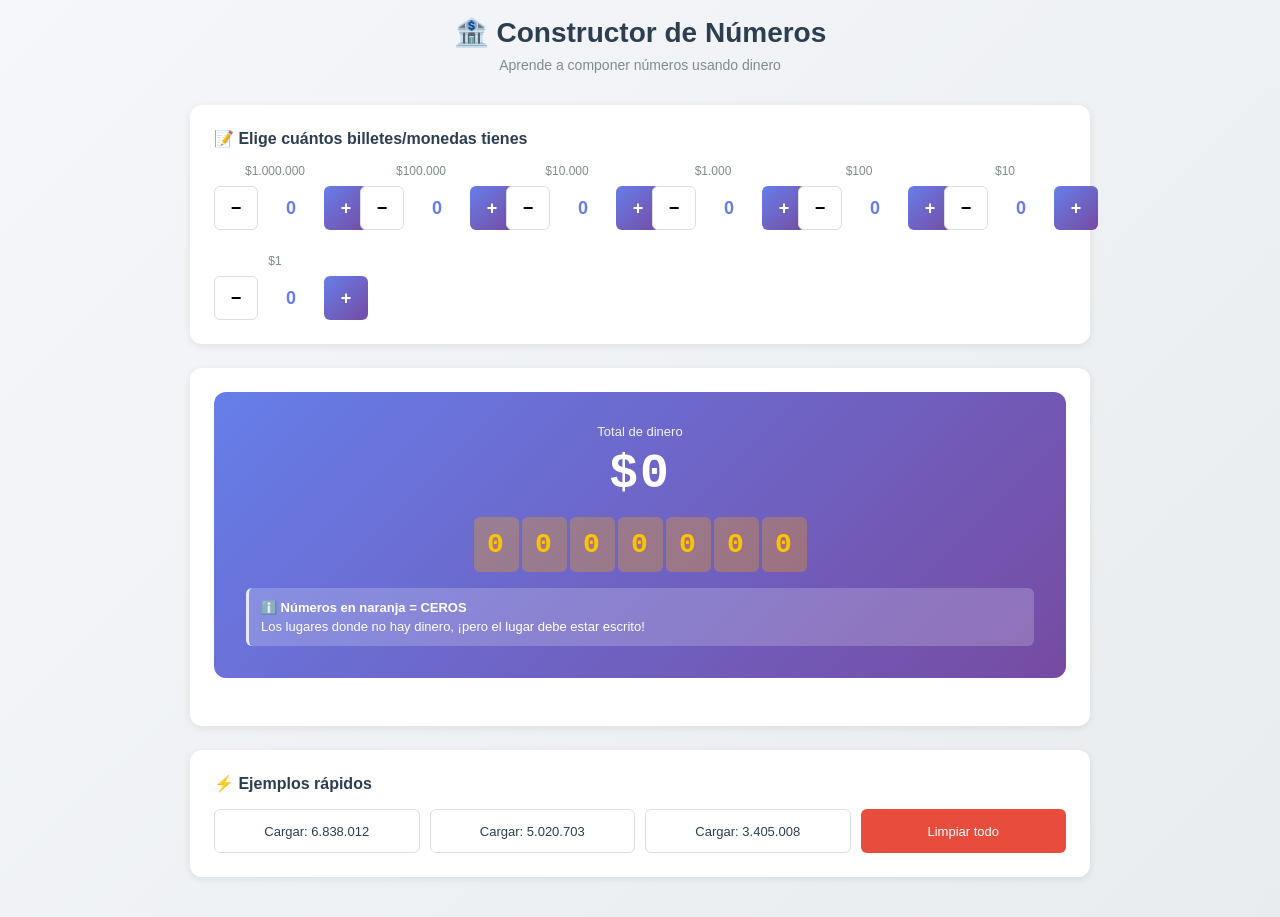
==== numero-constructor-full.html @ 0507cd91 "Add numero constructor site" ====
<!DOCTYPE html>
<html lang="es">
<head>
    <meta charset="UTF-8">
    <meta name="viewport" content="width=device-width, initial-scale=1.0">
    <title>Constructor de Números - Aprender a Componer</title>
    <style>
        * {
            margin: 0;
            padding: 0;
            box-sizing: border-box;
        }

        body {
            font-family: -apple-system, BlinkMacSystemFont, 'Segoe UI', Roboto, 'Helvetica Neue', sans-serif;
            background: linear-gradient(135deg, #f5f7fa 0%, #e9ecef 100%);
            min-height: 100vh;
            padding: 1rem;
        }

        .container {
            max-width: 900px;
            margin: 0 auto;
        }

        header {
            text-align: center;
            margin-bottom: 2rem;
        }

        h1 {
            font-size: 28px;
            color: #2c3e50;
            margin-bottom: 0.5rem;
        }

        .subtitle {
            font-size: 14px;
            color: #7f8c8d;
        }

        .section {
            background: white;
            border-radius: 12px;
            padding: 1.5rem;
            margin-bottom: 1.5rem;
            box-shadow: 0 2px 8px rgba(0, 0, 0, 0.08);
        }

        .section-title {
            font-size: 16px;
            font-weight: 600;
            color: #2c3e50;
            margin-bottom: 1rem;
            display: flex;
            align-items: center;
            gap: 8px;
        }

        /* Selector de dinero */
        .money-grid {
            display: grid;
            grid-template-columns: repeat(auto-fit, minmax(120px, 1fr));
            gap: 24px;
            row-gap: 24px;
        }

        .money-item {
            display: flex;
            flex-direction: column;
            align-items: center;
            gap: 8px;
        }

        .money-value-label {
            font-size: 12px;
            color: #7f8c8d;
            text-align: center;
            font-weight: 500;
        }

        .money-controls {
            display: grid;
            grid-template-columns: 44px 1fr 44px;
            gap: 8px;
            align-items: center;
            justify-items: center;
            width: 100%;
            max-width: 160px;
        }

        button.control-btn {
            width: 44px;
            height: 44px;
            border: 1px solid #ddd;
            background: white;
            border-radius: 6px;
            font-size: 18px;
            cursor: pointer;
            transition: all 0.2s;
            font-weight: 600;
            touch-action: manipulation;
        }

        button.control-btn:hover {
            background: #f0f0f0;
            border-color: #bbb;
        }

        button.control-btn:active {
            transform: scale(0.95);
        }

        button.add-btn {
            background: linear-gradient(135deg, #667eea 0%, #764ba2 100%);
            color: white;
            border: none;
        }

        button.add-btn:hover {
            opacity: 0.95;
            transform: translateY(-2px);
        }

        .count-display {
            width: 50px;
            text-align: center;
            font-size: 18px;
            font-weight: 600;
            color: #667eea;
        }

        /* Visualización de columnas */
        .columns-section {
            display: none;
        }

        .columns-section.active {
            display: block;
        }

        .columns-grid {
            display: grid;
            grid-template-columns: repeat(7, 1fr);
            gap: 12px;
            margin-bottom: 1.5rem;
        }

        .column {
            display: flex;
            flex-direction: column;
            align-items: center;
        }

        .stack {
            width: 100%;
            height: 150px;
            border: 2px solid #e0e0e0;
            border-radius: 8px;
            display: flex;
            flex-direction: column-reverse;
            padding: 6px;
            gap: 3px;
            background: #fafafa;
            margin-bottom: 8px;
            overflow: hidden;
        }

        .coin {
            flex-shrink: 0;
            height: 18px;
            border-radius: 3px;
            opacity: 0.85;
            animation: drop 420ms cubic-bezier(.2,.8,.2,1);
        }

        @keyframes drop {
            0% { transform: translateY(-24px) scaleY(0.95); opacity: 0; }
            60% { transform: translateY(6px) scaleY(1.02); opacity: 1; }
            100% { transform: translateY(0) scaleY(1); opacity: 0.95; }
        }

        /* Resalte temporal de la columna cuando cambia */
        .column.highlight .stack {
            box-shadow: 0 8px 18px rgba(102,126,234,0.12), inset 0 0 0 3px rgba(102,126,234,0.06);
            transition: box-shadow 360ms ease;
        }

        /* Estado visual de botones deshabilitados */
        button.control-btn[disabled] {
            opacity: 0.55;
            transform: none;
            pointer-events: none;
        }

        @keyframes pulse {
            0% { transform: scale(1); color: #2c3e50; }
            50% { transform: scale(1.2); color: #ff6b6b; }
            100% { transform: scale(1); color: #2c3e50; }
        }

        .column-count.pulse {
            animation: pulse 520ms ease;
        }

        .column-label {
            font-size: 11px;
            color: #7f8c8d;
            text-align: center;
            font-weight: 500;
            height: 40px;
            display: flex;
            align-items: center;
            justify-content: center;
        }

        .column-count {
            font-size: 13px;
            color: #2c3e50;
            font-weight: 700;
            margin-bottom: 6px;
            text-align: center;
        }

        /* Total display */
        .total-display {
            background: linear-gradient(135deg, #667eea 0%, #764ba2 100%);
            color: white;
            padding: 2rem;
            border-radius: 12px;
            text-align: center;
            margin-bottom: 1.5rem;
        }

        .total-label {
            font-size: 13px;
            opacity: 0.9;
            margin-bottom: 0.5rem;
        }

        .total-amount {
            font-size: 48px;
            font-weight: 700;
            font-family: 'Courier New', monospace;
            margin-bottom: 1rem;
            letter-spacing: 2px;
        }

        .digit-breakdown {
            display: flex;
            justify-content: center;
            gap: 3px;
            font-size: 28px;
            font-weight: 600;
            font-family: 'Courier New', monospace;
            letter-spacing: 1px;
        }

        .digit {
            width: 45px;
            height: 55px;
            display: flex;
            align-items: center;
            justify-content: center;
            background: rgba(255, 255, 255, 0.15);
            border-radius: 6px;
        }

        .digit.zero {
            background: rgba(255, 165, 0, 0.3);
            font-weight: 700;
            color: #ffc107;
        }

        .zero-info {
            margin-top: 1rem;
            padding: 12px;
            background: rgba(255, 255, 255, 0.2);
            border-left: 3px solid rgba(255, 255, 255, 0.8);
            border-radius: 6px;
            font-size: 13px;
            text-align: left;
        }

        .zero-info strong {
            display: block;
            margin-bottom: 4px;
        }

        /* Ejemplos preestablecidos */
        .examples {
            display: grid;
            grid-template-columns: repeat(auto-fit, minmax(140px, 1fr));
            gap: 10px;
        }

        button.example-btn {
            padding: 12px 16px;
            min-height: 44px;
            border: 1px solid #ddd;
            background: white;
            border-radius: 6px;
            font-size: 13px;
            cursor: pointer;
            font-weight: 500;
            transition: all 0.2s;
            color: #2c3e50;
            touch-action: manipulation;
            display: flex;
            align-items: center;
            justify-content: center;
        }

        button.example-btn:hover {
            background: #f0f0f0;
            border-color: #bbb;
        }

        button.example-btn:active {
            transform: scale(0.98);
        }

        button.clear-btn {
            background: #e74c3c;
            color: white;
            border: none;
        }

        button.clear-btn:hover {
            background: #c0392b;
        }

        /* Responsive - Tablets */
        @media (max-width: 768px) {
            .container {
                padding: 0.5rem;
            }

            .section {
                padding: 1rem;
                margin-bottom: 1rem;
            }

            .money-grid {
                grid-template-columns: repeat(auto-fit, minmax(90px, 1fr));
                gap: 10px;
            }

            .money-controls {
                gap: 6px;
            }

            button.control-btn {
                width: 32px;
                height: 32px;
                font-size: 16px;
            }

            .count-display {
                width: 45px;
                font-size: 16px;
            }

            .columns-grid {
                grid-template-columns: repeat(7, 1fr);
                gap: 8px;
                margin-bottom: 1rem;
            }

            .stack {
                height: 100px;
            }

            .column-label {
                font-size: 10px;
                height: 35px;
            }

            .total-display {
                padding: 1.5rem 1rem;
            }

            .total-amount {
                font-size: 36px;
                margin-bottom: 0.8rem;
            }

            .digit-breakdown {
                font-size: 20px;
            }

            .digit {
                width: 32px;
                height: 40px;
                font-size: 18px;
            }

            h1 {
                font-size: 22px;
                margin-bottom: 0.25rem;
            }

            .subtitle {
                font-size: 12px;
            }

            .section-title {
                font-size: 15px;
            }

            .examples {
                grid-template-columns: repeat(auto-fit, minmax(120px, 1fr));
                gap: 8px;
            }

            button.example-btn {
                padding: 8px 12px;
                font-size: 12px;
            }
        }

        /* Responsive - Mobile pequeño */
        @media (max-width: 480px) {
            body {
                padding: 0.5rem;
            }

            .container {
                padding: 0;
            }

            header {
                margin-bottom: 1rem;
            }

            h1 {
                font-size: 20px;
                margin-bottom: 0.25rem;
            }

            .subtitle {
                font-size: 11px;
            }

            .section {
                padding: 0.75rem;
                margin-bottom: 0.75rem;
                border-radius: 10px;
            }

            .section-title {
                font-size: 14px;
                margin-bottom: 0.75rem;
            }

            .money-grid {
                grid-template-columns: repeat(auto-fit, minmax(75px, 1fr));
                gap: 8px;
            }

            .money-value-label {
                font-size: 11px;
            }

            .money-controls {
                gap: 6px;
            }

            button.control-btn {
                width: 40px;
                height: 40px;
                min-width: 40px;
                min-height: 40px;
                font-size: 14px;
                border-radius: 5px;
            }

            .count-display {
                width: 40px;
                font-size: 14px;
            }

            .columns-grid {
                grid-template-columns: repeat(7, 1fr);
                gap: 6px;
                margin-bottom: 1rem;
            }

            .column {
                display: flex;
                flex-direction: column;
                align-items: center;
            }

            .stack {
                width: 100%;
                height: 80px;
                border: 1.5px solid #e0e0e0;
                border-radius: 6px;
                padding: 4px;
                gap: 2px;
                margin-bottom: 6px;
            }

            .coin {
                height: 12px;
                border-radius: 2px;
            }

            .column-label {
                font-size: 9px;
                height: 30px;
            }

            .total-display {
                padding: 1rem 0.75rem;
                margin-bottom: 1rem;
            }

            .total-label {
                font-size: 12px;
            }

            .total-amount {
                font-size: 28px;
                margin-bottom: 0.75rem;
                letter-spacing: 1px;
            }

            .digit-breakdown {
                font-size: 16px;
                gap: 2px;
            }

            .digit {
                width: 28px;
                height: 34px;
                font-size: 14px;
            }

            .zero-info {
                margin-top: 0.75rem;
                padding: 8px;
                font-size: 12px;
            }

            .zero-info strong {
                font-size: 11px;
            }

            .expression-box {
                font-size: 12px;
                padding: 0.75rem;
                line-height: 1.6;
            }

            .expression-section {
                padding: 0.75rem;
                margin-bottom: 1rem;
            }

            .expression-term {
                display: inline;
                padding: 1px 3px;
                margin: 0 1px;
            }

            .equals {
                margin: 0 3px;
                font-size: 13px;
            }

            .result {
                font-size: 12px;
                padding: 1px 6px;
            }

            .form-label {
                font-size: 11px;
            }

            .expression-form {
                margin-bottom: 1rem;
            }

            .expression-form:last-child {
                margin-bottom: 0;
            }

            .examples {
                grid-template-columns: 1fr;
                gap: 8px;
            }

            button.example-btn {
                padding: 10px;
                font-size: 12px;
                width: 100%;
            }
        }

        /* Color coding for different denominations */
        .color-green { background: #5DCAA5; }
        .color-blue { background: #378ADD; }
        .color-coral { background: #D85A30; }
        .color-purple { background: #7F77DD; }
        .color-amber { background: #BA7517; }
        .color-red { background: #E24B4A; }
        .color-lime { background: #639922; }
        /* Expresión matemática */
        .expression-section {
            background: linear-gradient(135deg, #f8f9fa 0%, #e9ecef 100%);
            border: 1px solid #dee2e6;
            border-radius: 12px;
            padding: 1.5rem;
            margin-bottom: 1.5rem;
            display: none;
        }

        .expression-section.active {
            display: block;
        }

        .expression-box {
            background: white;
            border: 1px solid #dee2e6;
            border-radius: 8px;
            padding: 1rem;
            font-family: 'Courier New', monospace;
            font-size: 15px;
            line-height: 1.8;
            color: #2c3e50;
            word-break: break-word;
        }

        .expression-form {
            margin-bottom: 1.2rem;
        }

        .expression-form:last-child {
            margin-bottom: 0;
        }

        .form-label {
            font-size: 12px;
            color: #7f8c8d;
            font-weight: 600;
            margin-bottom: 6px;
            text-transform: uppercase;
            letter-spacing: 0.5px;
        }

        .expression-term {
            display: inline;
            padding: 2px 4px;
            border-radius: 4px;
            margin: 0 2px;
        }

        .term-green { background: rgba(93, 202, 165, 0.15); color: #0d8659; }
        .term-blue { background: rgba(55, 138, 221, 0.15); color: #003d99; }
        .term-coral { background: rgba(216, 90, 48, 0.15); color: #993c1d; }
        .term-purple { background: rgba(127, 119, 221, 0.15); color: #3c3489; }
        .term-amber { background: rgba(186, 117, 23, 0.15); color: #633806; }
        .term-red { background: rgba(226, 75, 74, 0.15); color: #791f1f; }
        .term-lime { background: rgba(99, 153, 34, 0.15); color: #27500a; }

        .equals { 
            font-weight: 600; 
            margin: 0 6px;
            color: #667eea;
        }

        .result { 
            font-weight: 700; 
            color: #667eea;
            background: rgba(102, 126, 234, 0.1);
            padding: 2px 8px;
            border-radius: 4px;
        }

        @media (max-width: 768px) {
            .expression-box {
                font-size: 13px;
                padding: 0.75rem;
            }

            .expression-section {
                padding: 1rem;
            }
        }

        @media (max-width: 480px) {
            .expression-box {
                font-size: 12px;
                padding: 0.75rem;
                line-height: 1.6;
            }

            .expression-section {
                padding: 0.75rem;
                margin-bottom: 1rem;
            }

            .expression-term {
                display: inline;
                padding: 1px 3px;
                margin: 0 1px;
            }

            .equals {
                margin: 0 3px;
                font-size: 13px;
            }

            .result {
                font-size: 12px;
                padding: 1px 6px;
            }
        }
    </style>
</head>
<body>
    <div class="container">
        <header>
            <h1>🏦 Constructor de Números</h1>
            <p class="subtitle">Aprende a componer números usando dinero</p>
        </header>

        <!-- Selector de dinero -->
        <div class="section">
            <div class="section-title">📝 Elige cuántos billetes/monedas tienes</div>
            <div class="money-grid" id="moneyGrid"></div>
        </div>

        <!-- Visualización de columnas -->
        <div class="section columns-section" id="columnsSection">
            <div class="section-title">📊 Tu dinero apilado por columnas</div>
            <div class="columns-grid" id="columnsGrid"></div>
        </div>

        <!-- Total -->
        <div class="section">
            <div class="total-display" id="totalDisplay">
                <div class="total-label">Total de dinero</div>
                <div class="total-amount" id="totalAmount">$0</div>
                <div class="digit-breakdown" id="digitBreakdown"></div>
                <div class="zero-info" id="zeroInfo" style="display: none;">
                    <strong>ℹ️ Números en naranja = CEROS</strong>
                    Los lugares donde no hay dinero, ¡pero el lugar debe estar escrito!
                </div>
            </div>
        </div>

        <!-- Expresión matemática -->
        <div class="section expression-section" id="expressionSection">
            <div class="section-title">🔢 La expresión matemática</div>
            <div class="expression-box" id="expressionBox"></div>
        </div>

        <!-- Ejemplos -->
        <div class="section">
            <div class="section-title">⚡ Ejemplos rápidos</div>
            <div class="examples">
                <button class="example-btn" onclick="loadExample({1000000: 6, 100000: 8, 10000: 3, 1000: 8, 100: 0, 10: 1, 1: 2})">
                    Cargar: 6.838.012
                </button>
                <button class="example-btn" onclick="loadExample({1000000: 5, 100000: 0, 10000: 2, 1000: 0, 100: 7, 10: 0, 1: 3})">
                    Cargar: 5.020.703
                </button>
                <button class="example-btn" onclick="loadExample({1000000: 3, 100000: 4, 10000: 0, 1000: 5, 100: 0, 10: 0, 1: 8})">
                    Cargar: 3.405.008
                </button>
                <button class="example-btn clear-btn" onclick="resetAll()">
                    Limpiar todo
                </button>
            </div>
        </div>
    </div>

    <script>
        const denominations = [
            { value: 1000000, name: 'Millones', color: 'color-green' },
            { value: 100000, name: 'CienMiles', color: 'color-blue' },
            { value: 10000, name: 'DiezMiles', color: 'color-coral' },
            { value: 1000, name: 'Miles', color: 'color-purple' },
            { value: 100, name: 'Centenas', color: 'color-amber' },
            { value: 10, name: 'Decenas', color: 'color-red' },
            { value: 1, name: 'Unidades', color: 'color-lime' }
        ];

        let state = {
            1000000: 0,
            100000: 0,
            10000: 0,
            1000: 0,
            100: 0,
            10: 0,
            1: 0
        };

        function render() {
            renderMoney();
            renderColumns();
            renderTotal();
            renderExpression();
        }

        function renderMoney() {
            const grid = document.getElementById('moneyGrid');
            grid.innerHTML = '';

            denominations.forEach(denom => {
                const count = state[denom.value];
                const html = `
                    <div class="money-item">
                        <div class="money-value-label">$${denom.value.toLocaleString('es-CL')}</div>
                        <div class="money-controls">
                            <button class="control-btn" onclick="changeMoney(${denom.value}, -1)">−</button>
                            <span class="count-display">${count}</span>
                            <button class="control-btn add-btn" onclick="changeMoney(${denom.value}, 1)">+</button>
                        </div>
                    </div>
                `;
                grid.innerHTML += html;
            });
        }

        function renderColumns() {
            const total = getTotal();
            const columnsSection = document.getElementById('columnsSection');
            const columnsGrid = document.getElementById('columnsGrid');

            if (total === 0) {
                columnsSection.classList.remove('active');
                return;
            }

            columnsSection.classList.add('active');
            columnsGrid.innerHTML = '';

            const totalStr = total.toString().padStart(7, '0');

            denominations.forEach((denom, idx) => {
                const count = state[denom.value];
                const digit = totalStr[idx];
                const isZero = digit === '0';

                let coinsHtml = '';
                for (let i = 0; i < count; i++) {
                    coinsHtml += `<div class="coin ${denom.color}"></div>`;
                }

                const html = `
                    <div class="column">
                        <div class="stack">${coinsHtml}</div>
                        <div class="column-count">${count}</div>
                        <div class="column-label">${denom.name}</div>
                    </div>
                `;
                columnsGrid.innerHTML += html;
            });
        }

        function renderTotal() {
            const total = getTotal();
            const totalStr = total.toString().padStart(7, '0');

            document.getElementById('totalAmount').textContent = '$' + total.toLocaleString('es-CL');

            let digitHtml = '';
            let hasZero = false;

            totalStr.split('').forEach(digit => {
                const isZero = digit === '0';
                if (isZero) hasZero = true;
                const cls = isZero ? 'zero' : '';
                digitHtml += `<div class="digit ${cls}">${digit}</div>`;
            });

            document.getElementById('digitBreakdown').innerHTML = digitHtml;
            document.getElementById('zeroInfo').style.display = hasZero ? 'block' : 'none';
        }

        function renderExpression() {
            const total = getTotal();
            const expressionSection = document.getElementById('expressionSection');
            const expressionBox = document.getElementById('expressionBox');

            if (total === 0) {
                expressionSection.classList.remove('active');
                return;
            }

            expressionSection.classList.add('active');

            const termColorMap = {
                1000000: 'term-green',
                100000: 'term-blue',
                10000: 'term-coral',
                1000: 'term-purple',
                100: 'term-amber',
                10: 'term-red',
                1: 'term-lime'
            };

            const exponentsMap = {
                1000000: 6,
                100000: 5,
                10000: 4,
                1000: 3,
                100: 2,
                10: 1,
                1: 0
            };

            let termsNormal = [];
            let termsExponential = [];

            denominations.forEach(denom => {
                if (state[denom.value] > 0) {
                    const colorClass = termColorMap[denom.value];
                    const exponent = exponentsMap[denom.value];
                    
                    // Forma normal: 6×1,000,000
                    const termNormal = `<span class="expression-term ${colorClass}">${state[denom.value]}×${denom.value.toLocaleString('es-CL')}</span>`;
                    termsNormal.push(termNormal);
                    
                    // Forma exponencial: 6×10⁶
                    const termExp = `<span class="expression-term ${colorClass}">${state[denom.value]}×10<sup>${exponent}</sup></span>`;
                    termsExponential.push(termExp);
                }
            });

            const expressionN = termsNormal.join(' <span class="plus">+</span> ');
            const expressionE = termsExponential.join(' <span class="plus">+</span> ');
            const resultHtml = `<span class="result">${total.toLocaleString('es-CL')}</span>`;

            expressionBox.innerHTML = `
                <div class="expression-form">
                    <div class="form-label">Forma normal (descomposición)</div>
                    ${expressionN} <span class="equals">=</span> ${resultHtml}
                </div>
                <div class="expression-form">
                    <div class="form-label">Forma exponencial (potencias de 10)</div>
                    ${expressionE} <span class="equals">=</span> ${resultHtml}
                </div>
            `;
        }

        function getTotal() {
            return Object.entries(state).reduce((sum, [val, count]) => sum + (val * count), 0);
        }

        function changeMoney(value, delta) {
            state[value] = Math.max(0, state[value] + delta);
            const denomIndex = denominations.findIndex(d => d.value === value);

            // Re-render y efectos visuales/sonoros
            render();

            // Sonido: diferente tono para sumar/restar
            playClickSound(delta > 0 ? 'add' : 'sub');

            // Añadir pulso al contador de la columna correspondiente (si existe)
            const columnsGrid = document.getElementById('columnsGrid');
            if (columnsGrid && columnsGrid.children && columnsGrid.children[denomIndex]) {
                const column = columnsGrid.children[denomIndex];
                const countEl = column.querySelector('.column-count');
                if (countEl) {
                    countEl.classList.add('pulse');
                    setTimeout(() => countEl.classList.remove('pulse'), 600);
                }

                // Resaltar la columna completa brevemente
                column.classList.add('highlight');
                setTimeout(() => column.classList.remove('highlight'), 700);
            }

            // Bloquear botones de la fila del selector por un corto periodo
            const moneyGrid = document.getElementById('moneyGrid');
            if (moneyGrid && moneyGrid.children && moneyGrid.children[denomIndex]) {
                const moneyItem = moneyGrid.children[denomIndex];
                const buttons = moneyItem.querySelectorAll('button.control-btn');
                buttons.forEach(btn => btn.disabled = true);
                setTimeout(() => buttons.forEach(btn => btn.disabled = false), 420);
            }
        }

        // Reproducir un efecto sonoro corto usando WebAudio (no requiere archivos externos)
        function playClickSound(type = 'add') {
            try {
                const AudioCtx = window.AudioContext || window.webkitAudioContext;
                if (!AudioCtx) return;
                const ctx = new AudioCtx();
                const o = ctx.createOscillator();
                const g = ctx.createGain();
                o.type = 'sine';
                o.frequency.value = type === 'add' ? 880 : 520;
                g.gain.value = 0.0001;
                o.connect(g);
                g.connect(ctx.destination);
                const now = ctx.currentTime;
                g.gain.setValueAtTime(0.0001, now);
                g.gain.exponentialRampToValueAtTime(0.08, now + 0.01);
                g.gain.exponentialRampToValueAtTime(0.0001, now + 0.16);
                o.start(now);
                o.stop(now + 0.18);
                // Cerrar contexto para liberar recursos
                setTimeout(() => { try { ctx.close(); } catch (e) {} }, 500);
            } catch (e) {
                // Silencioso si falla
            }
        }

        function loadExample(example) {
            state = { ...example };
            render();
        }

        function resetAll() {
            state = {
                1000000: 0,
                100000: 0,
                10000: 0,
                1000: 0,
                100: 0,
                10: 0,
                1: 0
            };
            render();
        }

        // Inicializar
        render();
    </script>
</body>
</html>
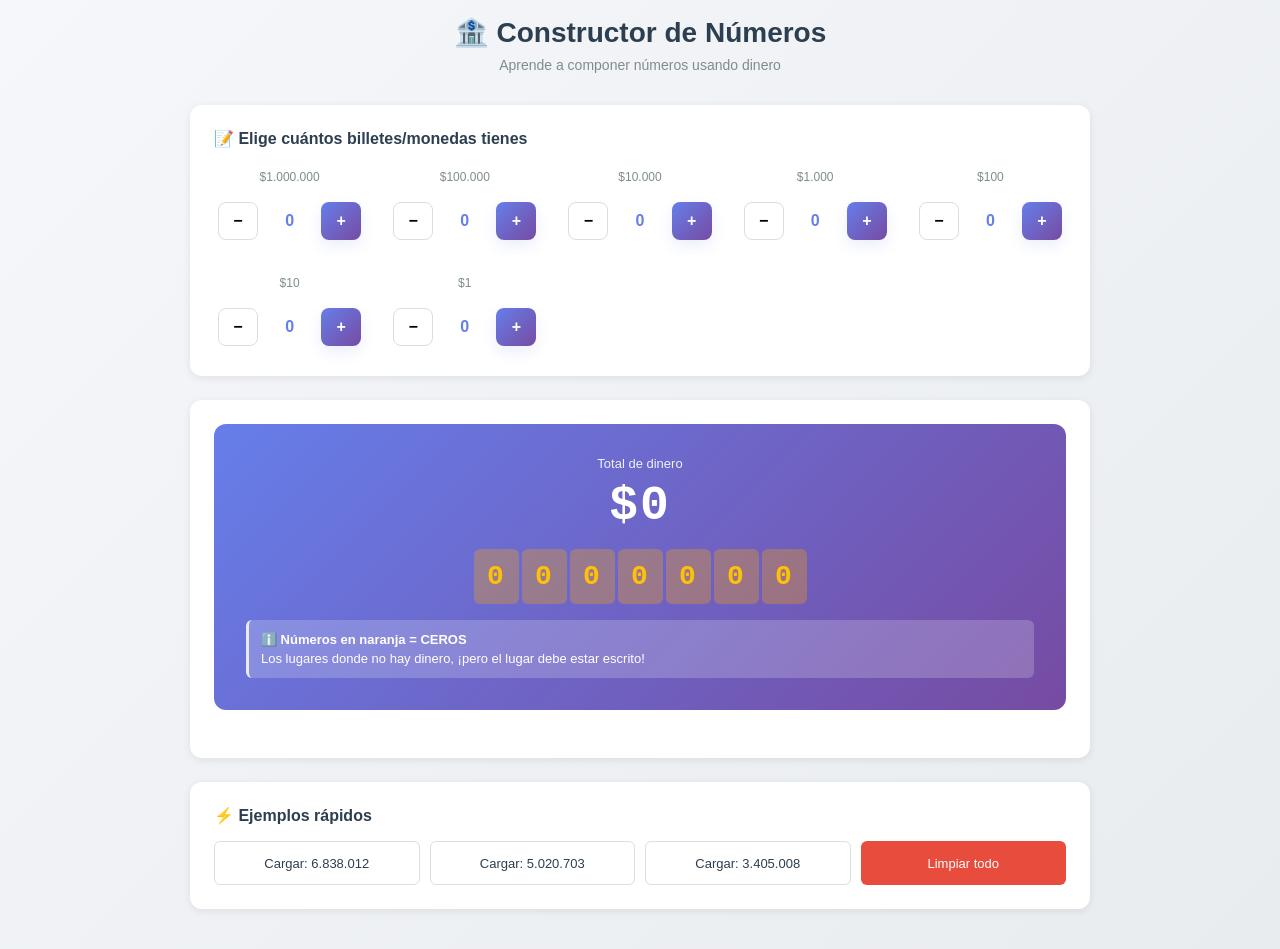
==== commit c442b976: "UI: responsive fixes — stacks, controls, mobile layout; update README and LICENSE" ====
--- a/numero-constructor-full.html
+++ b/numero-constructor-full.html
@@ -4,721 +4,7 @@
     <meta charset="UTF-8">
     <meta name="viewport" content="width=device-width, initial-scale=1.0">
     <title>Constructor de Números - Aprender a Componer</title>
-    <style>
-        * {
-            margin: 0;
-            padding: 0;
-            box-sizing: border-box;
-        }
-
-        body {
-            font-family: -apple-system, BlinkMacSystemFont, 'Segoe UI', Roboto, 'Helvetica Neue', sans-serif;
-            background: linear-gradient(135deg, #f5f7fa 0%, #e9ecef 100%);
-            min-height: 100vh;
-            padding: 1rem;
-        }
-
-        .container {
-            max-width: 900px;
-            margin: 0 auto;
-        }
-
-        header {
-            text-align: center;
-            margin-bottom: 2rem;
-        }
-
-        h1 {
-            font-size: 28px;
-            color: #2c3e50;
-            margin-bottom: 0.5rem;
-        }
-
-        .subtitle {
-            font-size: 14px;
-            color: #7f8c8d;
-        }
-
-        .section {
-            background: white;
-            border-radius: 12px;
-            padding: 1.5rem;
-            margin-bottom: 1.5rem;
-            box-shadow: 0 2px 8px rgba(0, 0, 0, 0.08);
-        }
-
-        .section-title {
-            font-size: 16px;
-            font-weight: 600;
-            color: #2c3e50;
-            margin-bottom: 1rem;
-            display: flex;
-            align-items: center;
-            gap: 8px;
-        }
-
-        /* Selector de dinero */
-        .money-grid {
-            display: grid;
-            grid-template-columns: repeat(auto-fit, minmax(120px, 1fr));
-            gap: 24px;
-            row-gap: 24px;
-        }
-
-        .money-item {
-            display: flex;
-            flex-direction: column;
-            align-items: center;
-            gap: 8px;
-        }
-
-        .money-value-label {
-            font-size: 12px;
-            color: #7f8c8d;
-            text-align: center;
-            font-weight: 500;
-        }
-
-        .money-controls {
-            display: grid;
-            grid-template-columns: 44px 1fr 44px;
-            gap: 8px;
-            align-items: center;
-            justify-items: center;
-            width: 100%;
-            max-width: 160px;
-        }
-
-        button.control-btn {
-            width: 44px;
-            height: 44px;
-            border: 1px solid #ddd;
-            background: white;
-            border-radius: 6px;
-            font-size: 18px;
-            cursor: pointer;
-            transition: all 0.2s;
-            font-weight: 600;
-            touch-action: manipulation;
-        }
-
-        button.control-btn:hover {
-            background: #f0f0f0;
-            border-color: #bbb;
-        }
-
-        button.control-btn:active {
-            transform: scale(0.95);
-        }
-
-        button.add-btn {
-            background: linear-gradient(135deg, #667eea 0%, #764ba2 100%);
-            color: white;
-            border: none;
-        }
-
-        button.add-btn:hover {
-            opacity: 0.95;
-            transform: translateY(-2px);
-        }
-
-        .count-display {
-            width: 50px;
-            text-align: center;
-            font-size: 18px;
-            font-weight: 600;
-            color: #667eea;
-        }
-
-        /* Visualización de columnas */
-        .columns-section {
-            display: none;
-        }
-
-        .columns-section.active {
-            display: block;
-        }
-
-        .columns-grid {
-            display: grid;
-            grid-template-columns: repeat(7, 1fr);
-            gap: 12px;
-            margin-bottom: 1.5rem;
-        }
-
-        .column {
-            display: flex;
-            flex-direction: column;
-            align-items: center;
-        }
-
-        .stack {
-            width: 100%;
-            height: 150px;
-            border: 2px solid #e0e0e0;
-            border-radius: 8px;
-            display: flex;
-            flex-direction: column-reverse;
-            padding: 6px;
-            gap: 3px;
-            background: #fafafa;
-            margin-bottom: 8px;
-            overflow: hidden;
-        }
-
-        .coin {
-            flex-shrink: 0;
-            height: 18px;
-            border-radius: 3px;
-            opacity: 0.85;
-            animation: drop 420ms cubic-bezier(.2,.8,.2,1);
-        }
-
-        @keyframes drop {
-            0% { transform: translateY(-24px) scaleY(0.95); opacity: 0; }
-            60% { transform: translateY(6px) scaleY(1.02); opacity: 1; }
-            100% { transform: translateY(0) scaleY(1); opacity: 0.95; }
-        }
-
-        /* Resalte temporal de la columna cuando cambia */
-        .column.highlight .stack {
-            box-shadow: 0 8px 18px rgba(102,126,234,0.12), inset 0 0 0 3px rgba(102,126,234,0.06);
-            transition: box-shadow 360ms ease;
-        }
-
-        /* Estado visual de botones deshabilitados */
-        button.control-btn[disabled] {
-            opacity: 0.55;
-            transform: none;
-            pointer-events: none;
-        }
-
-        @keyframes pulse {
-            0% { transform: scale(1); color: #2c3e50; }
-            50% { transform: scale(1.2); color: #ff6b6b; }
-            100% { transform: scale(1); color: #2c3e50; }
-        }
-
-        .column-count.pulse {
-            animation: pulse 520ms ease;
-        }
-
-        .column-label {
-            font-size: 11px;
-            color: #7f8c8d;
-            text-align: center;
-            font-weight: 500;
-            height: 40px;
-            display: flex;
-            align-items: center;
-            justify-content: center;
-        }
-
-        .column-count {
-            font-size: 13px;
-            color: #2c3e50;
-            font-weight: 700;
-            margin-bottom: 6px;
-            text-align: center;
-        }
-
-        /* Total display */
-        .total-display {
-            background: linear-gradient(135deg, #667eea 0%, #764ba2 100%);
-            color: white;
-            padding: 2rem;
-            border-radius: 12px;
-            text-align: center;
-            margin-bottom: 1.5rem;
-        }
-
-        .total-label {
-            font-size: 13px;
-            opacity: 0.9;
-            margin-bottom: 0.5rem;
-        }
-
-        .total-amount {
-            font-size: 48px;
-            font-weight: 700;
-            font-family: 'Courier New', monospace;
-            margin-bottom: 1rem;
-            letter-spacing: 2px;
-        }
-
-        .digit-breakdown {
-            display: flex;
-            justify-content: center;
-            gap: 3px;
-            font-size: 28px;
-            font-weight: 600;
-            font-family: 'Courier New', monospace;
-            letter-spacing: 1px;
-        }
-
-        .digit {
-            width: 45px;
-            height: 55px;
-            display: flex;
-            align-items: center;
-            justify-content: center;
-            background: rgba(255, 255, 255, 0.15);
-            border-radius: 6px;
-        }
-
-        .digit.zero {
-            background: rgba(255, 165, 0, 0.3);
-            font-weight: 700;
-            color: #ffc107;
-        }
-
-        .zero-info {
-            margin-top: 1rem;
-            padding: 12px;
-            background: rgba(255, 255, 255, 0.2);
-            border-left: 3px solid rgba(255, 255, 255, 0.8);
-            border-radius: 6px;
-            font-size: 13px;
-            text-align: left;
-        }
-
-        .zero-info strong {
-            display: block;
-            margin-bottom: 4px;
-        }
-
-        /* Ejemplos preestablecidos */
-        .examples {
-            display: grid;
-            grid-template-columns: repeat(auto-fit, minmax(140px, 1fr));
-            gap: 10px;
-        }
-
-        button.example-btn {
-            padding: 12px 16px;
-            min-height: 44px;
-            border: 1px solid #ddd;
-            background: white;
-            border-radius: 6px;
-            font-size: 13px;
-            cursor: pointer;
-            font-weight: 500;
-            transition: all 0.2s;
-            color: #2c3e50;
-            touch-action: manipulation;
-            display: flex;
-            align-items: center;
-            justify-content: center;
-        }
-
-        button.example-btn:hover {
-            background: #f0f0f0;
-            border-color: #bbb;
-        }
-
-        button.example-btn:active {
-            transform: scale(0.98);
-        }
-
-        button.clear-btn {
-            background: #e74c3c;
-            color: white;
-            border: none;
-        }
-
-        button.clear-btn:hover {
-            background: #c0392b;
-        }
-
-        /* Responsive - Tablets */
-        @media (max-width: 768px) {
-            .container {
-                padding: 0.5rem;
-            }
-
-            .section {
-                padding: 1rem;
-                margin-bottom: 1rem;
-            }
-
-            .money-grid {
-                grid-template-columns: repeat(auto-fit, minmax(90px, 1fr));
-                gap: 10px;
-            }
-
-            .money-controls {
-                gap: 6px;
-            }
-
-            button.control-btn {
-                width: 32px;
-                height: 32px;
-                font-size: 16px;
-            }
-
-            .count-display {
-                width: 45px;
-                font-size: 16px;
-            }
-
-            .columns-grid {
-                grid-template-columns: repeat(7, 1fr);
-                gap: 8px;
-                margin-bottom: 1rem;
-            }
-
-            .stack {
-                height: 100px;
-            }
-
-            .column-label {
-                font-size: 10px;
-                height: 35px;
-            }
-
-            .total-display {
-                padding: 1.5rem 1rem;
-            }
-
-            .total-amount {
-                font-size: 36px;
-                margin-bottom: 0.8rem;
-            }
-
-            .digit-breakdown {
-                font-size: 20px;
-            }
-
-            .digit {
-                width: 32px;
-                height: 40px;
-                font-size: 18px;
-            }
-
-            h1 {
-                font-size: 22px;
-                margin-bottom: 0.25rem;
-            }
-
-            .subtitle {
-                font-size: 12px;
-            }
-
-            .section-title {
-                font-size: 15px;
-            }
-
-            .examples {
-                grid-template-columns: repeat(auto-fit, minmax(120px, 1fr));
-                gap: 8px;
-            }
-
-            button.example-btn {
-                padding: 8px 12px;
-                font-size: 12px;
-            }
-        }
-
-        /* Responsive - Mobile pequeño */
-        @media (max-width: 480px) {
-            body {
-                padding: 0.5rem;
-            }
-
-            .container {
-                padding: 0;
-            }
-
-            header {
-                margin-bottom: 1rem;
-            }
-
-            h1 {
-                font-size: 20px;
-                margin-bottom: 0.25rem;
-            }
-
-            .subtitle {
-                font-size: 11px;
-            }
-
-            .section {
-                padding: 0.75rem;
-                margin-bottom: 0.75rem;
-                border-radius: 10px;
-            }
-
-            .section-title {
-                font-size: 14px;
-                margin-bottom: 0.75rem;
-            }
-
-            .money-grid {
-                grid-template-columns: repeat(auto-fit, minmax(75px, 1fr));
-                gap: 8px;
-            }
-
-            .money-value-label {
-                font-size: 11px;
-            }
-
-            .money-controls {
-                gap: 6px;
-            }
-
-            button.control-btn {
-                width: 40px;
-                height: 40px;
-                min-width: 40px;
-                min-height: 40px;
-                font-size: 14px;
-                border-radius: 5px;
-            }
-
-            .count-display {
-                width: 40px;
-                font-size: 14px;
-            }
-
-            .columns-grid {
-                grid-template-columns: repeat(7, 1fr);
-                gap: 6px;
-                margin-bottom: 1rem;
-            }
-
-            .column {
-                display: flex;
-                flex-direction: column;
-                align-items: center;
-            }
-
-            .stack {
-                width: 100%;
-                height: 80px;
-                border: 1.5px solid #e0e0e0;
-                border-radius: 6px;
-                padding: 4px;
-                gap: 2px;
-                margin-bottom: 6px;
-            }
-
-            .coin {
-                height: 12px;
-                border-radius: 2px;
-            }
-
-            .column-label {
-                font-size: 9px;
-                height: 30px;
-            }
-
-            .total-display {
-                padding: 1rem 0.75rem;
-                margin-bottom: 1rem;
-            }
-
-            .total-label {
-                font-size: 12px;
-            }
-
-            .total-amount {
-                font-size: 28px;
-                margin-bottom: 0.75rem;
-                letter-spacing: 1px;
-            }
-
-            .digit-breakdown {
-                font-size: 16px;
-                gap: 2px;
-            }
-
-            .digit {
-                width: 28px;
-                height: 34px;
-                font-size: 14px;
-            }
-
-            .zero-info {
-                margin-top: 0.75rem;
-                padding: 8px;
-                font-size: 12px;
-            }
-
-            .zero-info strong {
-                font-size: 11px;
-            }
-
-            .expression-box {
-                font-size: 12px;
-                padding: 0.75rem;
-                line-height: 1.6;
-            }
-
-            .expression-section {
-                padding: 0.75rem;
-                margin-bottom: 1rem;
-            }
-
-            .expression-term {
-                display: inline;
-                padding: 1px 3px;
-                margin: 0 1px;
-            }
-
-            .equals {
-                margin: 0 3px;
-                font-size: 13px;
-            }
-
-            .result {
-                font-size: 12px;
-                padding: 1px 6px;
-            }
-
-            .form-label {
-                font-size: 11px;
-            }
-
-            .expression-form {
-                margin-bottom: 1rem;
-            }
-
-            .expression-form:last-child {
-                margin-bottom: 0;
-            }
-
-            .examples {
-                grid-template-columns: 1fr;
-                gap: 8px;
-            }
-
-            button.example-btn {
-                padding: 10px;
-                font-size: 12px;
-                width: 100%;
-            }
-        }
-
-        /* Color coding for different denominations */
-        .color-green { background: #5DCAA5; }
-        .color-blue { background: #378ADD; }
-        .color-coral { background: #D85A30; }
-        .color-purple { background: #7F77DD; }
-        .color-amber { background: #BA7517; }
-        .color-red { background: #E24B4A; }
-        .color-lime { background: #639922; }
-        /* Expresión matemática */
-        .expression-section {
-            background: linear-gradient(135deg, #f8f9fa 0%, #e9ecef 100%);
-            border: 1px solid #dee2e6;
-            border-radius: 12px;
-            padding: 1.5rem;
-            margin-bottom: 1.5rem;
-            display: none;
-        }
-
-        .expression-section.active {
-            display: block;
-        }
-
-        .expression-box {
-            background: white;
-            border: 1px solid #dee2e6;
-            border-radius: 8px;
-            padding: 1rem;
-            font-family: 'Courier New', monospace;
-            font-size: 15px;
-            line-height: 1.8;
-            color: #2c3e50;
-            word-break: break-word;
-        }
-
-        .expression-form {
-            margin-bottom: 1.2rem;
-        }
-
-        .expression-form:last-child {
-            margin-bottom: 0;
-        }
-
-        .form-label {
-            font-size: 12px;
-            color: #7f8c8d;
-            font-weight: 600;
-            margin-bottom: 6px;
-            text-transform: uppercase;
-            letter-spacing: 0.5px;
-        }
-
-        .expression-term {
-            display: inline;
-            padding: 2px 4px;
-            border-radius: 4px;
-            margin: 0 2px;
-        }
-
-        .term-green { background: rgba(93, 202, 165, 0.15); color: #0d8659; }
-        .term-blue { background: rgba(55, 138, 221, 0.15); color: #003d99; }
-        .term-coral { background: rgba(216, 90, 48, 0.15); color: #993c1d; }
-        .term-purple { background: rgba(127, 119, 221, 0.15); color: #3c3489; }
-        .term-amber { background: rgba(186, 117, 23, 0.15); color: #633806; }
-        .term-red { background: rgba(226, 75, 74, 0.15); color: #791f1f; }
-        .term-lime { background: rgba(99, 153, 34, 0.15); color: #27500a; }
-
-        .equals { 
-            font-weight: 600; 
-            margin: 0 6px;
-            color: #667eea;
-        }
-
-        .result { 
-            font-weight: 700; 
-            color: #667eea;
-            background: rgba(102, 126, 234, 0.1);
-            padding: 2px 8px;
-            border-radius: 4px;
-        }
-
-        @media (max-width: 768px) {
-            .expression-box {
-                font-size: 13px;
-                padding: 0.75rem;
-            }
-
-            .expression-section {
-                padding: 1rem;
-            }
-        }
-
-        @media (max-width: 480px) {
-            .expression-box {
-                font-size: 12px;
-                padding: 0.75rem;
-                line-height: 1.6;
-            }
-
-            .expression-section {
-                padding: 0.75rem;
-                margin-bottom: 1rem;
-            }
-
-            .expression-term {
-                display: inline;
-                padding: 1px 3px;
-                margin: 0 1px;
-            }
-
-            .equals {
-                margin: 0 3px;
-                font-size: 13px;
-            }
-
-            .result {
-                font-size: 12px;
-                padding: 1px 6px;
-            }
-        }
-    </style>
+    <link rel="stylesheet" href="./css/style.css">
 </head>
 <body>
     <div class="container">
--- a/css/style.css
+++ b/css/style.css
@@ -0,0 +1,161 @@
+/* Extracted styles from original file */
+* {
+    margin: 0;
+    padding: 0;
+    box-sizing: border-box;
+}
+
+:root {
+    --stack-height: 140px;
+}
+
+body {
+    font-family: -apple-system, BlinkMacSystemFont, 'Segoe UI', Roboto, 'Helvetica Neue', sans-serif;
+    background: linear-gradient(135deg, #f5f7fa 0%, #e9ecef 100%);
+    min-height: 100vh;
+    padding: 1rem;
+}
+
+.container { max-width: 900px; margin: 0 auto; }
+
+header { text-align: center; margin-bottom: 2rem; }
+
+h1 { font-size: 28px; color: #2c3e50; margin-bottom: 0.5rem; }
+.subtitle { font-size: 14px; color: #7f8c8d; }
+
+.section {
+    background: white;
+    border-radius: 12px;
+    padding: 1.5rem;
+    margin-bottom: 1.5rem;
+    box-shadow: 0 2px 8px rgba(0,0,0,0.08);
+}
+
+.section-title { font-size: 16px; font-weight: 600; color: #2c3e50; margin-bottom: 1rem; display:flex; align-items:center; gap:8px; }
+
+/* ensure each money item keeps enough space so buttons don't overlap */
+.money-grid { display: grid; grid-template-columns: repeat(auto-fit, minmax(140px, 1fr)); gap:24px; row-gap:24px; }
+.money-item { display:flex; flex-direction:column; align-items:center; gap:10px; min-width:120px; padding:6px 4px; }
+.money-value-label { margin-bottom: 4px; }
+.money-controls { margin-top: 4px; }
+.money-value-label { font-size:12px; color:#7f8c8d; text-align:center; font-weight:500; }
+
+/* controls: buttons - counter - button; keep generous max-width to avoid overlap */
+.money-controls { display: flex; flex-direction: row; align-items: center; justify-content: space-between; gap: 8px; width: 100%; max-width: 220px; }
+.money-controls .control-btn { flex: 0 0 40px; }
+.money-controls .count-display { flex: 1 1 auto; width: auto; }
+
+button.control-btn { width: 38px; height: 38px; border: 1px solid #ddd; background: white; border-radius: 8px; font-size: 16px; cursor: pointer; transition: all 0.14s ease; font-weight: 600; touch-action: manipulation; }
+
+button.control-btn:hover { background: #f7f7f8; border-color: #d1d1d1; }
+
+button.control-btn:active { transform: translateY(1px); }
+
+button.add-btn { background: linear-gradient(135deg, #667eea 0%, #764ba2 100%); color: white; border: none; box-shadow: 0 6px 14px rgba(102,126,234,0.12); }
+
+button.add-btn:hover { opacity: 0.98; transform: translateY(-1px); }
+
+.count-display { width: 44px; text-align: center; font-size: 16px; font-weight: 600; color: #667eea; min-width: 0; max-width: 56px; overflow: hidden; text-overflow: ellipsis; }
+
+.columns-section { display:none; }
+.columns-section.active { display:block; }
+.columns-grid { display:grid; grid-template-columns: repeat(7,1fr); gap:12px; margin-bottom:1.5rem; }
+.column { display:flex; flex-direction:column; align-items:center; }
+.stack { width:100%; height:var(--stack-height); max-height:var(--stack-height); min-height:var(--stack-height); border:2px solid #e0e0e0; border-radius:8px; display:flex; flex-direction:column-reverse; padding:6px; gap:2px; background:#fafafa; margin-bottom:8px; overflow-y:auto; position:relative; }
+.stack::-webkit-scrollbar { width:8px; }
+.stack::-webkit-scrollbar-thumb { background: rgba(0,0,0,0.08); border-radius:8px; }
+.coin { flex-shrink:0; height:20px; width:calc(100% - 14px); border-radius:6px; opacity:0.98; animation: drop 420ms cubic-bezier(.2,.8,.2,1); margin: 0 auto 3px; box-shadow: 0 2px 4px rgba(0,0,0,0.06); }
+
+/* Badge that shows how many extra coins are hidden */
+.coin-overflow {
+    position: absolute;
+    right: 8px;
+    top: 8px;
+    background: rgba(255,255,255,0.92);
+    color: #2c3e50;
+    font-weight: 800;
+    padding: 6px 8px;
+    border-radius: 14px;
+    font-size: 13px;
+    box-shadow: 0 6px 18px rgba(102,126,234,0.08);
+    z-index: 3;
+    pointer-events: none;
+}
+
+@keyframes drop { 0% { transform: translateY(-24px) scaleY(0.95); opacity:0; } 60% { transform: translateY(6px) scaleY(1.02); opacity:1; } 100% { transform: translateY(0) scaleY(1); opacity:0.95; } }
+
+@keyframes pulse { 0% { transform: scale(1); color: #2c3e50; } 50% { transform: scale(1.2); color: #ff6b6b; } 100% { transform: scale(1); color: #2c3e50; } }
+.column-count.pulse { animation: pulse 520ms ease; }
+
+.column-label { font-size:11px; color:#7f8c8d; text-align:center; font-weight:600; height:34px; display:flex; align-items:center; justify-content:center; margin-top:4px; }
+.column-count { font-size:14px; color:#2c3e50; font-weight:800; margin-bottom:4px; text-align:center; }
+
+.column.highlight .stack { box-shadow: 0 8px 18px rgba(102,126,234,0.12), inset 0 0 0 3px rgba(102,126,234,0.06); transition: box-shadow 360ms ease; }
+button.control-btn[disabled] { opacity:0.55; transform:none; pointer-events:none; }
+
+.total-display { background: linear-gradient(135deg, #667eea 0%, #764ba2 100%); color:white; padding:2rem; border-radius:12px; text-align:center; margin-bottom:1.5rem; }
+.total-label { font-size:13px; opacity:0.9; margin-bottom:0.5rem; }
+.total-amount { font-size: clamp(28px, 6vw, 48px); font-weight:700; font-family:'Courier New', monospace; margin-bottom:1rem; letter-spacing:2px; white-space: nowrap; overflow: hidden; text-overflow: ellipsis; }
+.digit-breakdown { display:flex; justify-content:center; gap:3px; font-size:28px; font-weight:600; font-family:'Courier New', monospace; letter-spacing:1px; }
+.digit { width:45px; height:55px; display:flex; align-items:center; justify-content:center; background:rgba(255,255,255,0.15); border-radius:6px; }
+.digit.zero { background: rgba(255,165,0,0.3); font-weight:700; color:#ffc107; }
+.zero-info { margin-top:1rem; padding:12px; background:rgba(255,255,255,0.2); border-left:3px solid rgba(255,255,255,0.8); border-radius:6px; font-size:13px; text-align:left; }
+.zero-info strong { display:block; margin-bottom:4px; }
+
+.examples { display:grid; grid-template-columns: repeat(auto-fit, minmax(140px,1fr)); gap:10px; }
+.example-btn { padding:12px 16px; min-height:44px; border:1px solid #ddd; background:white; border-radius:6px; font-size:13px; cursor:pointer; font-weight:500; transition: all 0.2s; color:#2c3e50; touch-action:manipulation; display:flex; align-items:center; justify-content:center; }
+.example-btn:hover { background:#f0f0f0; border-color:#bbb; }
+.clear-btn { background:#e74c3c; color:white; border:none; }
+.clear-btn:hover { background:#c0392b; }
+
+/* Color coding for different denominations */
+.color-green { background: #5DCAA5; }
+.color-blue { background: #378ADD; }
+.color-coral { background: #D85A30; }
+.color-purple { background: #7F77DD; }
+.color-amber { background: #BA7517; }
+.color-red { background: #E24B4A; }
+.color-lime { background: #639922; }
+
+/* Expression styles */
+.expression-section { background: linear-gradient(135deg, #f8f9fa 0%, #e9ecef 100%); border:1px solid #dee2e6; border-radius:12px; padding:1.5rem; margin-bottom:1.5rem; display:none; }
+.expression-section.active { display:block; }
+.expression-box { background:white; border:1px solid #dee2e6; border-radius:8px; padding:1rem; font-family:'Courier New', monospace; font-size:15px; line-height:1.8; color:#2c3e50; word-break:break-word; }
+.expression-term { display:inline; padding:2px 4px; border-radius:4px; margin:0 2px; }
+.term-green { background: rgba(93,202,165,0.15); color:#0d8659; }
+.term-blue { background: rgba(55,138,221,0.15); color:#003d99; }
+.term-coral { background: rgba(216,90,48,0.15); color:#993c1d; }
+.term-purple { background: rgba(127,119,221,0.15); color:#3c3489; }
+.term-amber { background: rgba(186,117,23,0.15); color:#633806; }
+.term-red { background: rgba(226,75,74,0.15); color:#791f1f; }
+.term-lime { background: rgba(99,153,34,0.15); color:#27500a; }
+.equals { font-weight:600; margin:0 6px; color:#667eea; }
+.result { font-weight:700; color:#667eea; background: rgba(102,126,234,0.1); padding:2px 8px; border-radius:4px; }
+
+@media (max-width: 768px) {
+    :root { --stack-height: 100px; }
+    .money-grid { grid-template-columns: repeat(auto-fit, minmax(110px,1fr)); gap:10px; }
+    .money-controls { gap:6px; max-width: 190px; }
+    button.control-btn { width:34px; height:34px; font-size:15px; }
+    .count-display { width:40px; font-size:15px; }
+    .stack { height: var(--stack-height); max-height: var(--stack-height); min-height: var(--stack-height); }
+}
+
+@media (max-width: 480px) {
+    :root { --stack-height: 80px; }
+    body { padding:0.5rem; }
+    .money-grid { grid-template-columns: repeat(2, 1fr); gap:12px; }
+    .money-controls { gap:6px; max-width: 180px; flex-wrap: wrap; justify-content: center; }
+    .money-controls .control-btn { margin: 4px; }
+    .money-controls .count-display { margin: 4px; }
+    /* show all 7 columns in-grid on small screens without horizontal scroll */
+    .columns-grid { display: grid; grid-template-columns: repeat(7, 1fr); gap:6px; margin-bottom:12px; }
+    .columns-grid .column { min-width: 0; }
+    .column-label { font-size:10px; }
+    .column-count { font-size:12px; }
+    .coin { height:20px; width:calc(100% - 10px); border-radius:6px; margin-bottom:2px; }
+    .digit { width:28px; height:36px; font-size:14px; }
+    button.control-btn { width:30px; height:30px; min-width:30px; min-height:30px; font-size:13px; border-radius:6px; }
+    .count-display { width:36px; font-size:14px; }
+    .stack { max-height:80px; min-height:48px; }
+}
